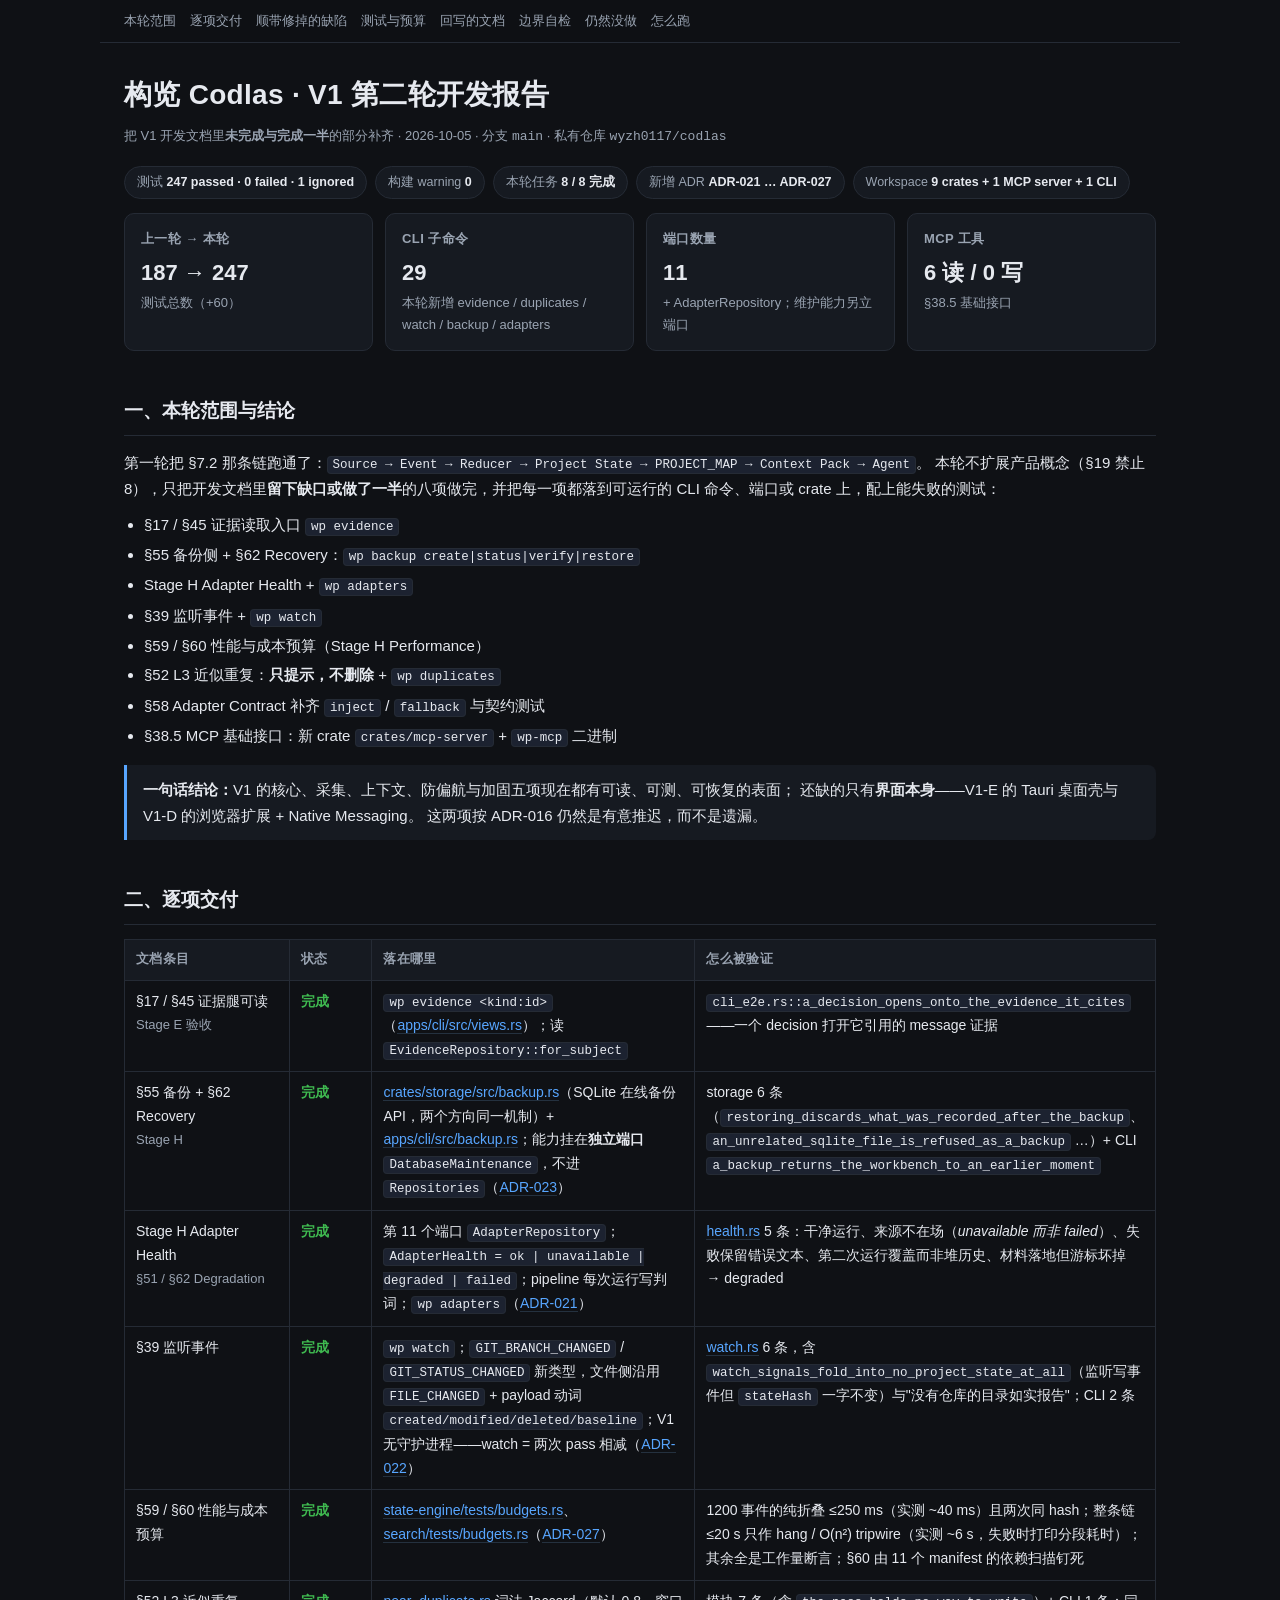
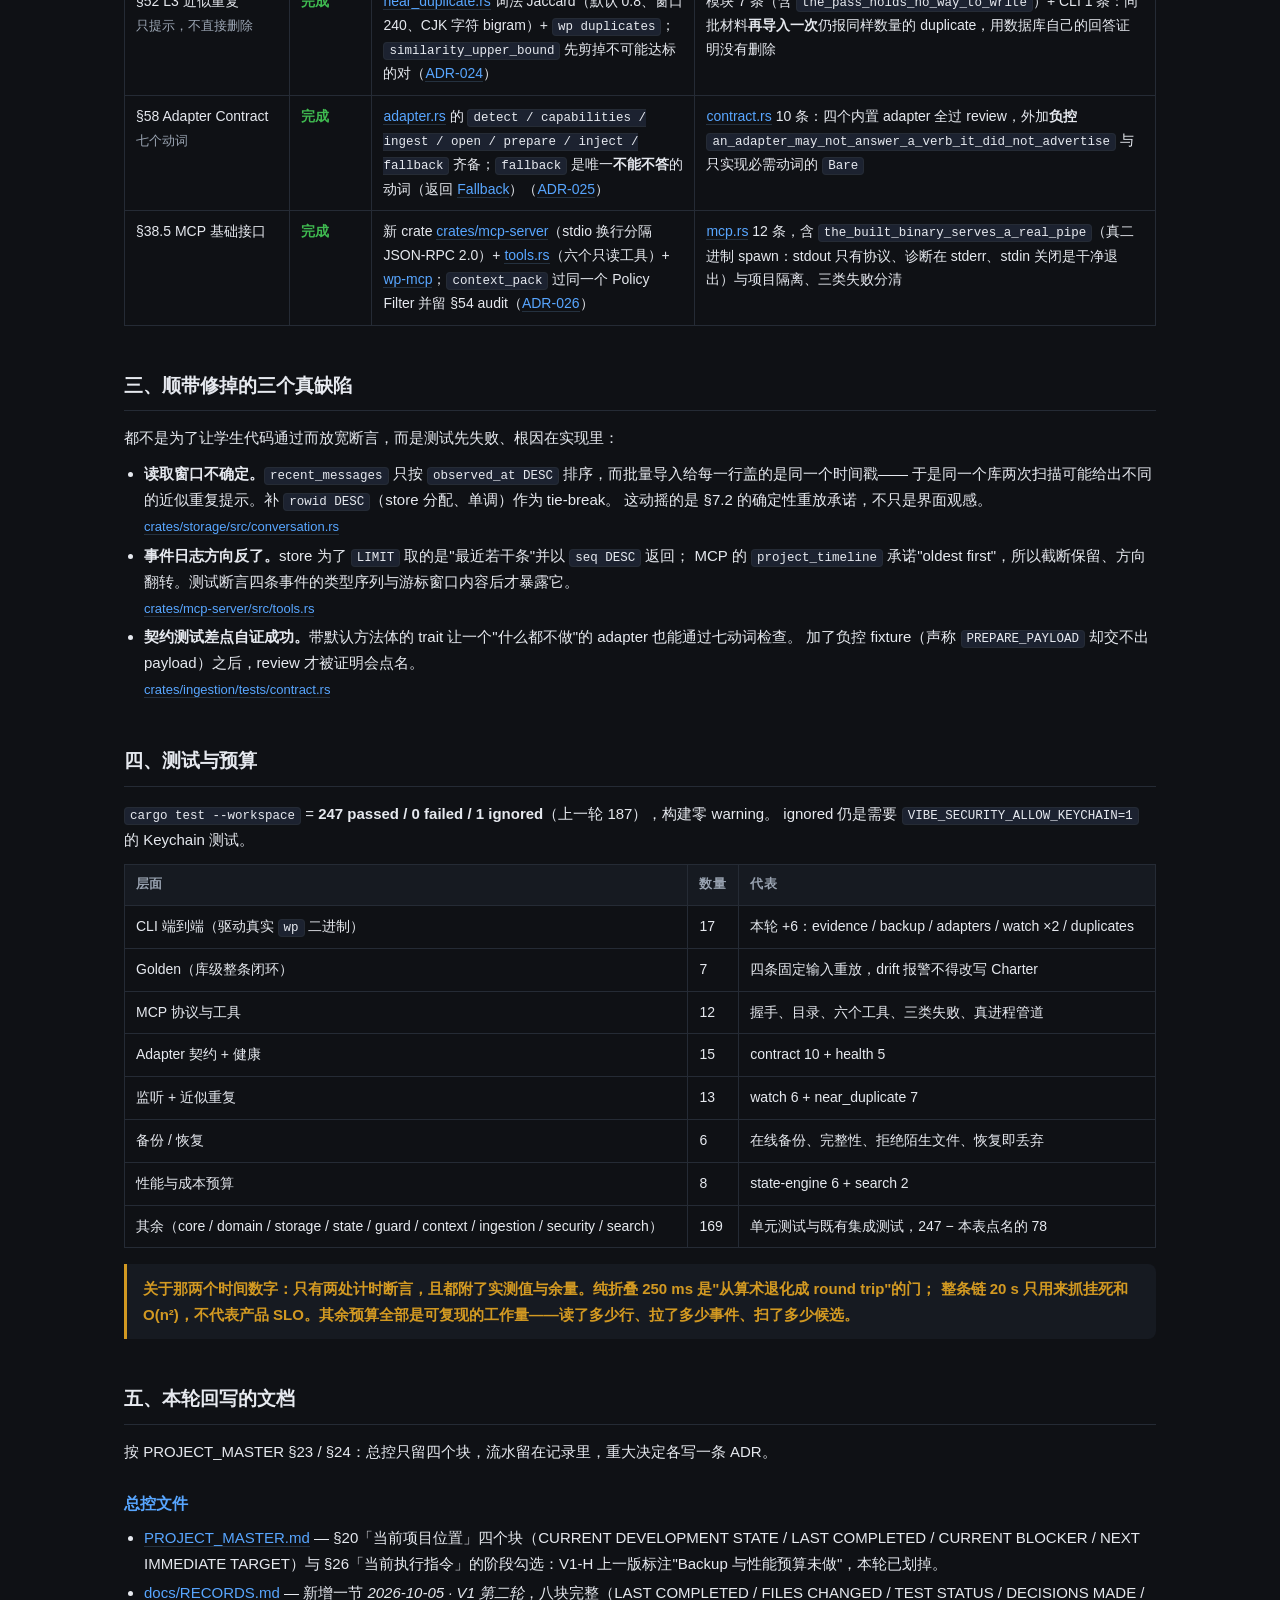
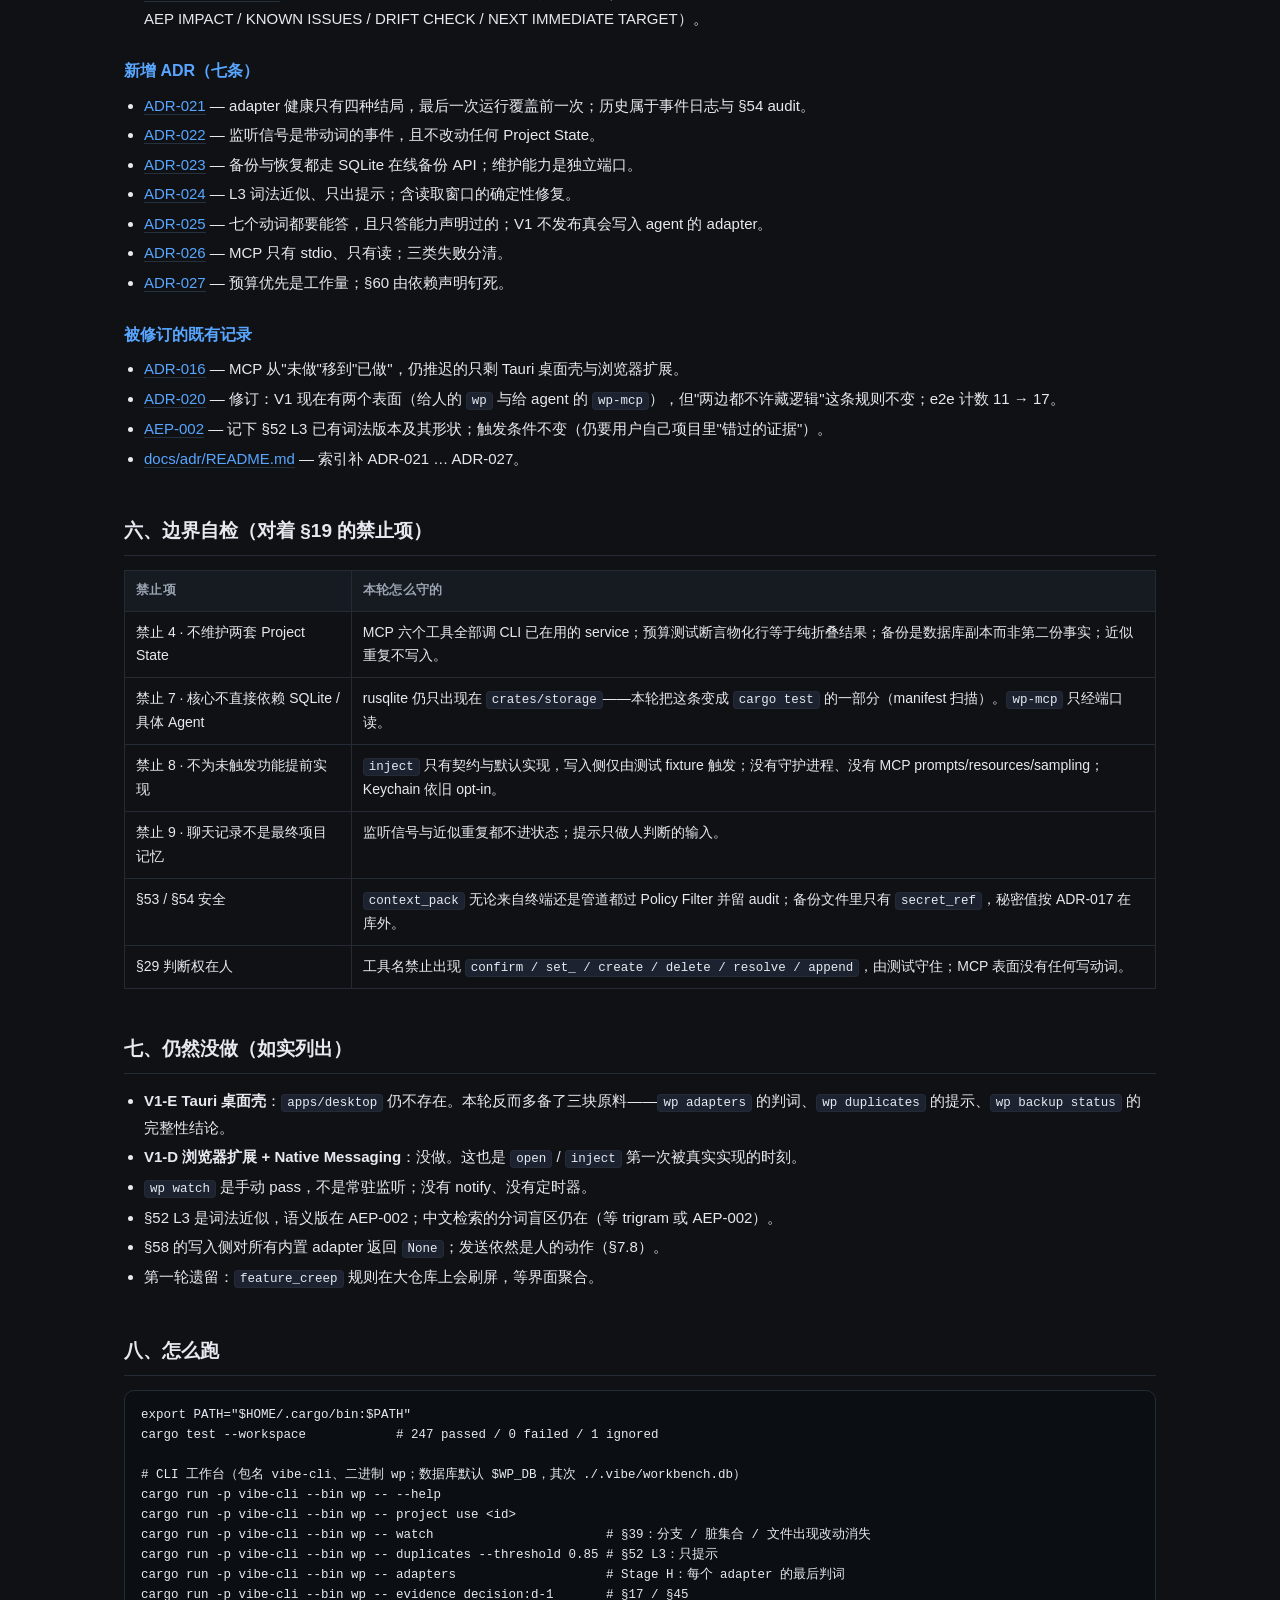
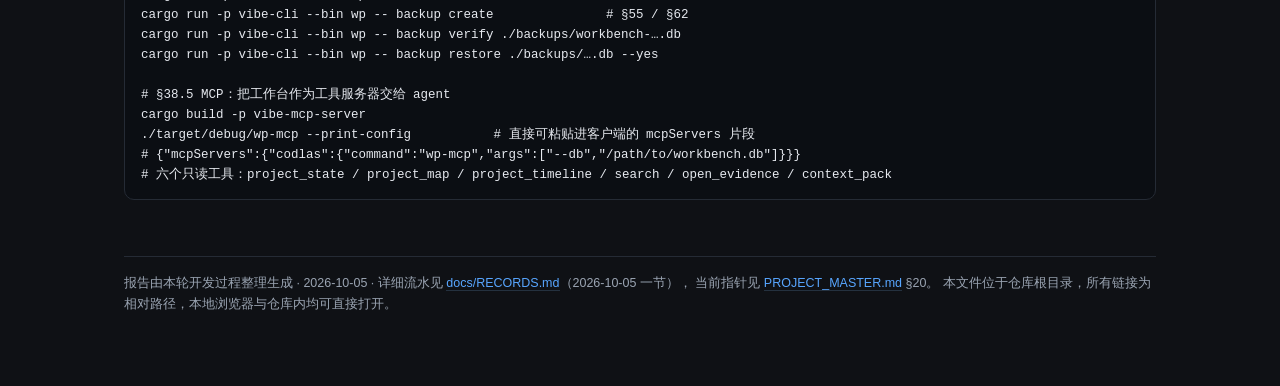
==== V1第二轮开发报告.html @ 54cdb5d5 "Finish the eight surfaces V1 round one left open, and give agents a door Round one proved the chain " ====
<!DOCTYPE html>
<html lang="zh-CN">
<head>
<meta charset="utf-8">
<meta name="viewport" content="width=device-width, initial-scale=1">
<title>构览 Codlas · V1 第二轮开发报告（2026-10-05）</title>
<style>
  :root{
    --bg:#0f1115; --panel:#161a21; --ink:#e6e9ef; --muted:#9aa4b2;
    --line:#252b35; --ok:#3fb950; --warn:#d29922; --no:#f85149; --accent:#58a6ff;
  }
  *{box-sizing:border-box}
  body{margin:0;background:var(--bg);color:var(--ink);
    font:15px/1.7 -apple-system,"PingFang SC","Hiragino Sans GB","Microsoft YaHei",Helvetica,Arial,sans-serif}
  main{max-width:1080px;margin:0 auto;padding:40px 24px 96px}
  h1{font-size:28px;margin:0 0 6px;letter-spacing:.3px}
  h2{font-size:19px;margin:44px 0 14px;padding-bottom:8px;border-bottom:1px solid var(--line)}
  h3{font-size:16px;margin:26px 0 8px;color:var(--accent)}
  p{margin:10px 0}
  .sub{color:var(--muted);font-size:13px}
  .badges{display:flex;flex-wrap:wrap;gap:8px;margin:18px 0 6px}
  .badge{background:var(--panel);border:1px solid var(--line);border-radius:999px;
    padding:5px 12px;font-size:12.5px;color:var(--muted)}
  .badge b{color:var(--ink);font-weight:600}
  .grid{display:grid;grid-template-columns:repeat(auto-fit,minmax(210px,1fr));gap:12px;margin:14px 0}
  .card{background:var(--panel);border:1px solid var(--line);border-radius:10px;padding:14px 16px}
  .card h4{margin:0 0 4px;font-size:13px;color:var(--muted);font-weight:600;letter-spacing:.4px}
  .card .v{font-size:22px;font-weight:650}
  table{width:100%;border-collapse:collapse;margin:12px 0;font-size:14px}
  th,td{border:1px solid var(--line);padding:9px 11px;text-align:left;vertical-align:top}
  th{background:var(--panel);color:var(--muted);font-weight:600;font-size:12.5px;letter-spacing:.3px}
  td code,li code,p code{background:#1c2230;border:1px solid var(--line);border-radius:4px;
    padding:1px 5px;font-size:12.5px;font-family:ui-monospace,SFMono-Regular,Menlo,monospace}
  .ok{color:var(--ok);font-weight:600}
  .warn{color:var(--warn);font-weight:600}
  .no{color:var(--no);font-weight:600}
  a{color:var(--accent);text-decoration:none;border-bottom:1px solid #24313f}
  a:hover{border-bottom-color:var(--accent)}
  ul{margin:8px 0 8px 20px;padding:0}
  li{margin:4px 0}
  pre{background:#0b0e13;border:1px solid var(--line);border-radius:10px;padding:14px 16px;
    overflow:auto;font-size:12.5px;line-height:1.6;font-family:ui-monospace,SFMono-Regular,Menlo,monospace}
  .callout{border-left:3px solid var(--accent);background:var(--panel);
    padding:12px 16px;border-radius:0 8px 8px 0;margin:16px 0}
  .callout.warn{border-left-color:var(--warn)}
  nav{position:sticky;top:0;background:rgba(15,17,21,.92);backdrop-filter:blur(6px);
    border-bottom:1px solid var(--line);padding:10px 0;margin:-40px -24px 28px;z-index:2}
  nav .in{max-width:1080px;margin:0 auto;padding:0 24px;display:flex;flex-wrap:wrap;gap:14px;font-size:13px}
  nav a{border:0;color:var(--muted)}
  nav a:hover{color:var(--accent)}
  footer{margin-top:56px;padding-top:16px;border-top:1px solid var(--line);color:var(--muted);font-size:12.5px}
</style>
</head>
<body>
<main>

<nav><div class="in">
  <a href="#scope">本轮范围</a>
  <a href="#items">逐项交付</a>
  <a href="#defects">顺带修掉的缺陷</a>
  <a href="#tests">测试与预算</a>
  <a href="#docs">回写的文档</a>
  <a href="#boundary">边界自检</a>
  <a href="#deferred">仍然没做</a>
  <a href="#run">怎么跑</a>
</div></nav>

<h1>构览 Codlas · V1 第二轮开发报告</h1>
<div class="sub">把 V1 开发文档里<strong>未完成与完成一半</strong>的部分补齐 · 2026-10-05 · 分支 <code>main</code> · 私有仓库 <code>wyzh0117/codlas</code></div>

<div class="badges">
  <span class="badge">测试 <b>247 passed · 0 failed · 1 ignored</b></span>
  <span class="badge">构建 warning <b>0</b></span>
  <span class="badge">本轮任务 <b>8 / 8 完成</b></span>
  <span class="badge">新增 ADR <b>ADR-021 … ADR-027</b></span>
  <span class="badge">Workspace <b>9 crates + 1 MCP server + 1 CLI</b></span>
</div>

<div class="grid">
  <div class="card"><h4>上一轮 → 本轮</h4><div class="v">187 → 247</div><div class="sub">测试总数（+60）</div></div>
  <div class="card"><h4>CLI 子命令</h4><div class="v">29</div><div class="sub">本轮新增 evidence / duplicates / watch / backup / adapters</div></div>
  <div class="card"><h4>端口数量</h4><div class="v">11</div><div class="sub">+ AdapterRepository；维护能力另立端口</div></div>
  <div class="card"><h4>MCP 工具</h4><div class="v">6 读 / 0 写</div><div class="sub">§38.5 基础接口</div></div>
</div>

<h2 id="scope">一、本轮范围与结论</h2>
<p>第一轮把 §7.2 那条链跑通了：<code>Source → Event → Reducer → Project State → PROJECT_MAP → Context Pack → Agent</code>。
本轮不扩展产品概念（§19 禁止 8），只把开发文档里<strong>留下缺口或做了一半</strong>的八项做完，并把每一项都落到可运行的
CLI 命令、端口或 crate 上，配上能失败的测试：</p>
<ul>
  <li>§17 / §45 证据读取入口 <code>wp evidence</code></li>
  <li>§55 备份侧 + §62 Recovery：<code>wp backup create|status|verify|restore</code></li>
  <li>Stage H Adapter Health + <code>wp adapters</code></li>
  <li>§39 监听事件 + <code>wp watch</code></li>
  <li>§59 / §60 性能与成本预算（Stage H Performance）</li>
  <li>§52 L3 近似重复：<strong>只提示，不删除</strong> + <code>wp duplicates</code></li>
  <li>§58 Adapter Contract 补齐 <code>inject</code> / <code>fallback</code> 与契约测试</li>
  <li>§38.5 MCP 基础接口：新 crate <code>crates/mcp-server</code> + <code>wp-mcp</code> 二进制</li>
</ul>
<div class="callout">
  <strong>一句话结论：</strong>V1 的核心、采集、上下文、防偏航与加固五项现在都有可读、可测、可恢复的表面；
  还缺的只有<strong>界面本身</strong>——V1-E 的 Tauri 桌面壳与 V1-D 的浏览器扩展 + Native Messaging。
  这两项按 ADR-016 仍然是有意推迟，而不是遗漏。
</div>

<h2 id="items">二、逐项交付</h2>
<table>
  <thead><tr><th style="width:16%">文档条目</th><th style="width:8%">状态</th><th>落在哪里</th><th style="width:30%">怎么被验证</th></tr></thead>
  <tbody>
  <tr>
    <td>§17 / §45 证据腿可读<br><span class="sub">Stage E 验收</span></td>
    <td class="ok">完成</td>
    <td><code>wp evidence &lt;kind:id&gt;</code>（<a href="apps/cli/src/views.rs">apps/cli/src/views.rs</a>）；读 <code>EvidenceRepository::for_subject</code></td>
    <td><code>cli_e2e.rs::a_decision_opens_onto_the_evidence_it_cites</code>——一个 decision 打开它引用的 message 证据</td>
  </tr>
  <tr>
    <td>§55 备份 + §62 Recovery<br><span class="sub">Stage H</span></td>
    <td class="ok">完成</td>
    <td><a href="crates/storage/src/backup.rs">crates/storage/src/backup.rs</a>（SQLite 在线备份 API，两个方向同一机制）+ <a href="apps/cli/src/backup.rs">apps/cli/src/backup.rs</a>；能力挂在<strong>独立端口</strong> <code>DatabaseMaintenance</code>，不进 <code>Repositories</code>（<a href="docs/adr/ADR-023-a-backup-is-an-online-copy-in-both-directions.md">ADR-023</a>）</td>
    <td>storage 6 条（<code>restoring_discards_what_was_recorded_after_the_backup</code>、<code>an_unrelated_sqlite_file_is_refused_as_a_backup</code> …）+ CLI <code>a_backup_returns_the_workbench_to_an_earlier_moment</code></td>
  </tr>
  <tr>
    <td>Stage H Adapter Health<br><span class="sub">§51 / §62 Degradation</span></td>
    <td class="ok">完成</td>
    <td>第 11 个端口 <code>AdapterRepository</code>；<code>AdapterHealth = ok | unavailable | degraded | failed</code>；pipeline 每次运行写判词；<code>wp adapters</code>（<a href="docs/adr/ADR-021-adapter-health-has-four-outcomes.md">ADR-021</a>）</td>
    <td><a href="crates/ingestion/tests/health.rs">health.rs</a> 5 条：干净运行、来源不在场（<em>unavailable 而非 failed</em>）、失败保留错误文本、第二次运行覆盖而非堆历史、材料落地但游标坏掉 → degraded</td>
  </tr>
  <tr>
    <td>§39 监听事件</td>
    <td class="ok">完成</td>
    <td><code>wp watch</code>；<code>GIT_BRANCH_CHANGED</code> / <code>GIT_STATUS_CHANGED</code> 新类型，文件侧沿用 <code>FILE_CHANGED</code> + payload 动词 <code>created/modified/deleted/baseline</code>；V1 无守护进程——watch = 两次 pass 相减（<a href="docs/adr/ADR-022-watch-signals-are-events-that-move-no-state.md">ADR-022</a>）</td>
    <td><a href="crates/ingestion/tests/watch.rs">watch.rs</a> 6 条，含 <code>watch_signals_fold_into_no_project_state_at_all</code>（监听写事件但 <code>stateHash</code> 一字不变）与"没有仓库的目录如实报告"；CLI 2 条</td>
  </tr>
  <tr>
    <td>§59 / §60 性能与成本预算</td>
    <td class="ok">完成</td>
    <td><a href="crates/state-engine/tests/budgets.rs">state-engine/tests/budgets.rs</a>、<a href="crates/search/tests/budgets.rs">search/tests/budgets.rs</a>（<a href="docs/adr/ADR-027-performance-budgets-are-work-counts.md">ADR-027</a>）</td>
    <td>1200 事件的纯折叠 ≤250 ms（实测 ~40 ms）且两次同 hash；整条链 ≤20 s 只作 hang / O(n²) tripwire（实测 ~6 s，失败时打印分段耗时）；其余全是工作量断言；§60 由 11 个 manifest 的依赖扫描钉死</td>
  </tr>
  <tr>
    <td>§52 L3 近似重复<br><span class="sub">只提示，不直接删除</span></td>
    <td class="ok">完成</td>
    <td><a href="crates/ingestion/src/near_duplicate.rs">near_duplicate.rs</a> 词法 Jaccard（默认 0.8、窗口 240、CJK 字符 bigram）+ <code>wp duplicates</code>；<code>similarity_upper_bound</code> 先剪掉不可能达标的对（<a href="docs/adr/ADR-024-near-duplicates-are-lexical-hints.md">ADR-024</a>）</td>
    <td>模块 7 条（含 <code>the_pass_holds_no_way_to_write</code>）+ CLI 1 条：同批材料<strong>再导入一次</strong>仍报同样数量的 duplicate，用数据库自己的回答证明没有删除</td>
  </tr>
  <tr>
    <td>§58 Adapter Contract<br><span class="sub">七个动词</span></td>
    <td class="ok">完成</td>
    <td><a href="crates/ingestion/src/adapter.rs">adapter.rs</a> 的 <code>detect / capabilities / ingest / open / prepare / inject / fallback</code> 齐备；<code>fallback</code> 是唯一<strong>不能不答</strong>的动词（返回 <a href="crates/domain/src/agent.rs">Fallback</a>）（<a href="docs/adr/ADR-025-adapter-contract-answers-seven-verbs.md">ADR-025</a>）</td>
    <td><a href="crates/ingestion/tests/contract.rs">contract.rs</a> 10 条：四个内置 adapter 全过 review，外加<strong>负控</strong> <code>an_adapter_may_not_answer_a_verb_it_did_not_advertise</code> 与只实现必需动词的 <code>Bare</code></td>
  </tr>
  <tr>
    <td>§38.5 MCP 基础接口</td>
    <td class="ok">完成</td>
    <td>新 crate <a href="crates/mcp-server/src/lib.rs">crates/mcp-server</a>（stdio 换行分隔 JSON-RPC 2.0）+ <a href="crates/mcp-server/src/tools.rs">tools.rs</a>（六个只读工具）+ <a href="crates/mcp-server/src/main.rs">wp-mcp</a>；<code>context_pack</code> 过同一个 Policy Filter 并留 §54 audit（<a href="docs/adr/ADR-026-mcp-is-a-second-door-not-a-second-implementation.md">ADR-026</a>）</td>
    <td><a href="crates/mcp-server/tests/mcp.rs">mcp.rs</a> 12 条，含 <code>the_built_binary_serves_a_real_pipe</code>（真二进制 spawn：stdout 只有协议、诊断在 stderr、stdin 关闭是干净退出）与项目隔离、三类失败分清</td>
  </tr>
  </tbody>
</table>

<h2 id="defects">三、顺带修掉的三个真缺陷</h2>
<p>都不是为了让学生代码通过而放宽断言，而是测试先失败、根因在实现里：</p>
<ul>
  <li><strong>读取窗口不确定。</strong><code>recent_messages</code> 只按 <code>observed_at DESC</code> 排序，而批量导入给每一行盖的是同一个时间戳——
    于是同一个库两次扫描可能给出不同的近似重复提示。补 <code>rowid DESC</code>（store 分配、单调）作为 tie-break。
    这动摇的是 §7.2 的确定性重放承诺，不只是界面观感。<br><span class="sub"><a href="crates/storage/src/conversation.rs">crates/storage/src/conversation.rs</a></span></li>
  <li><strong>事件日志方向反了。</strong>store 为了 <code>LIMIT</code> 取的是"最近若干条"并以 <code>seq DESC</code> 返回；
    MCP 的 <code>project_timeline</code> 承诺"oldest first"，所以截断保留、方向翻转。测试断言四条事件的类型序列与游标窗口内容后才暴露它。<br><span class="sub"><a href="crates/mcp-server/src/tools.rs">crates/mcp-server/src/tools.rs</a></span></li>
  <li><strong>契约测试差点自证成功。</strong>带默认方法体的 trait 让一个"什么都不做"的 adapter 也能通过七动词检查。
    加了负控 fixture（声称 <code>PREPARE_PAYLOAD</code> 却交不出 payload）之后，review 才被证明会点名。<br><span class="sub"><a href="crates/ingestion/tests/contract.rs">crates/ingestion/tests/contract.rs</a></span></li>
</ul>

<h2 id="tests">四、测试与预算</h2>
<p><code>cargo test --workspace</code> = <strong>247 passed / 0 failed / 1 ignored</strong>（上一轮 187），构建零 warning。
ignored 仍是需要 <code>VIBE_SECURITY_ALLOW_KEYCHAIN=1</code> 的 Keychain 测试。</p>
<table>
  <thead><tr><th>层面</th><th>数量</th><th>代表</th></tr></thead>
  <tbody>
    <tr><td>CLI 端到端（驱动真实 <code>wp</code> 二进制）</td><td>17</td><td>本轮 +6：evidence / backup / adapters / watch ×2 / duplicates</td></tr>
    <tr><td>Golden（库级整条闭环）</td><td>7</td><td>四条固定输入重放，drift 报警不得改写 Charter</td></tr>
    <tr><td>MCP 协议与工具</td><td>12</td><td>握手、目录、六个工具、三类失败、真进程管道</td></tr>
    <tr><td>Adapter 契约 + 健康</td><td>15</td><td>contract 10 + health 5</td></tr>
    <tr><td>监听 + 近似重复</td><td>13</td><td>watch 6 + near_duplicate 7</td></tr>
    <tr><td>备份 / 恢复</td><td>6</td><td>在线备份、完整性、拒绝陌生文件、恢复即丢弃</td></tr>
    <tr><td>性能与成本预算</td><td>8</td><td>state-engine 6 + search 2</td></tr>
    <tr><td>其余（core / domain / storage / state / guard / context / ingestion / security / search）</td><td>169</td><td>单元测试与既有集成测试，247 − 本表点名的 78</td></tr>
  </tbody>
</table>
<div class="callout warn">
  <strong>关于那两个时间数字：</strong>只有两处计时断言，且都附了实测值与余量。纯折叠 250 ms 是"从算术退化成 round trip"的门；
  整条链 20 s 只用来抓挂死和 O(n²)，不代表产品 SLO。其余预算全部是可复现的工作量——读了多少行、拉了多少事件、扫了多少候选。
</div>

<h2 id="docs">五、本轮回写的文档</h2>
<p>按 PROJECT_MASTER §23 / §24：总控只留四个块，流水留在记录里，重大决定各写一条 ADR。</p>
<h3>总控文件</h3>
<ul>
  <li><a href="PROJECT_MASTER.md">PROJECT_MASTER.md</a> — §20「当前项目位置」四个块（CURRENT DEVELOPMENT STATE / LAST COMPLETED / CURRENT BLOCKER / NEXT IMMEDIATE TARGET）与 §26「当前执行指令」的阶段勾选：V1-H 上一版标注"Backup 与性能预算未做"，本轮已划掉。</li>
  <li><a href="docs/RECORDS.md">docs/RECORDS.md</a> — 新增一节 <em>2026-10-05 · V1 第二轮</em>，八块完整（LAST COMPLETED / FILES CHANGED / TEST STATUS / DECISIONS MADE / AEP IMPACT / KNOWN ISSUES / DRIFT CHECK / NEXT IMMEDIATE TARGET）。</li>
</ul>
<h3>新增 ADR（七条）</h3>
<ul>
  <li><a href="docs/adr/ADR-021-adapter-health-has-four-outcomes.md">ADR-021</a> — adapter 健康只有四种结局，最后一次运行覆盖前一次；历史属于事件日志与 §54 audit。</li>
  <li><a href="docs/adr/ADR-022-watch-signals-are-events-that-move-no-state.md">ADR-022</a> — 监听信号是带动词的事件，且不改动任何 Project State。</li>
  <li><a href="docs/adr/ADR-023-a-backup-is-an-online-copy-in-both-directions.md">ADR-023</a> — 备份与恢复都走 SQLite 在线备份 API；维护能力是独立端口。</li>
  <li><a href="docs/adr/ADR-024-near-duplicates-are-lexical-hints.md">ADR-024</a> — L3 词法近似、只出提示；含读取窗口的确定性修复。</li>
  <li><a href="docs/adr/ADR-025-adapter-contract-answers-seven-verbs.md">ADR-025</a> — 七个动词都要能答，且只答能力声明过的；V1 不发布真会写入 agent 的 adapter。</li>
  <li><a href="docs/adr/ADR-026-mcp-is-a-second-door-not-a-second-implementation.md">ADR-026</a> — MCP 只有 stdio、只有读；三类失败分清。</li>
  <li><a href="docs/adr/ADR-027-performance-budgets-are-work-counts.md">ADR-027</a> — 预算优先是工作量；§60 由依赖声明钉死。</li>
</ul>
<h3>被修订的既有记录</h3>
<ul>
  <li><a href="docs/adr/ADR-016-deferred-surfaces.md">ADR-016</a> — MCP 从"未做"移到"已做"，仍推迟的只剩 Tauri 桌面壳与浏览器扩展。</li>
  <li><a href="docs/adr/ADR-020-cli-is-v1s-surface.md">ADR-020</a> — 修订：V1 现在有两个表面（给人的 <code>wp</code> 与给 agent 的 <code>wp-mcp</code>），但"两边都不许藏逻辑"这条规则不变；e2e 计数 11 → 17。</li>
  <li><a href="docs/evolution/AEP-002-fts-to-hybrid-retrieval.md">AEP-002</a> — 记下 §52 L3 已有词法版本及其形状；触发条件不变（仍要用户自己项目里"错过的证据"）。</li>
  <li><a href="docs/adr/README.md">docs/adr/README.md</a> — 索引补 ADR-021 … ADR-027。</li>
</ul>

<h2 id="boundary">六、边界自检（对着 §19 的禁止项）</h2>
<table>
  <thead><tr><th style="width:22%">禁止项</th><th>本轮怎么守的</th></tr></thead>
  <tbody>
    <tr><td>禁止 4 · 不维护两套 Project State</td><td>MCP 六个工具全部调 CLI 已在用的 service；预算测试断言物化行等于纯折叠结果；备份是数据库副本而非第二份事实；近似重复不写入。</td></tr>
    <tr><td>禁止 7 · 核心不直接依赖 SQLite / 具体 Agent</td><td>rusqlite 仍只出现在 <code>crates/storage</code>——本轮把这条变成 <code>cargo test</code> 的一部分（manifest 扫描）。<code>wp-mcp</code> 只经端口读。</td></tr>
    <tr><td>禁止 8 · 不为未触发功能提前实现</td><td><code>inject</code> 只有契约与默认实现，写入侧仅由测试 fixture 触发；没有守护进程、没有 MCP prompts/resources/sampling；Keychain 依旧 opt-in。</td></tr>
    <tr><td>禁止 9 · 聊天记录不是最终项目记忆</td><td>监听信号与近似重复都不进状态；提示只做人判断的输入。</td></tr>
    <tr><td>§53 / §54 安全</td><td><code>context_pack</code> 无论来自终端还是管道都过 Policy Filter 并留 audit；备份文件里只有 <code>secret_ref</code>，秘密值按 ADR-017 在库外。</td></tr>
    <tr><td>§29 判断权在人</td><td>工具名禁止出现 <code>confirm / set_ / create / delete / resolve / append</code>，由测试守住；MCP 表面没有任何写动词。</td></tr>
  </tbody>
</table>

<h2 id="deferred">七、仍然没做（如实列出）</h2>
<ul>
  <li><strong>V1-E Tauri 桌面壳</strong>：<code>apps/desktop</code> 仍不存在。本轮反而多备了三块原料——<code>wp adapters</code> 的判词、<code>wp duplicates</code> 的提示、<code>wp backup status</code> 的完整性结论。</li>
  <li><strong>V1-D 浏览器扩展 + Native Messaging</strong>：没做。这也是 <code>open</code> / <code>inject</code> 第一次被真实实现的时刻。</li>
  <li><code>wp watch</code> 是手动 pass，不是常驻监听；没有 notify、没有定时器。</li>
  <li>§52 L3 是词法近似，语义版在 AEP-002；中文检索的分词盲区仍在（等 trigram 或 AEP-002）。</li>
  <li>§58 的写入侧对所有内置 adapter 返回 <code>None</code>；发送依然是人的动作（§7.8）。</li>
  <li>第一轮遗留：<code>feature_creep</code> 规则在大仓库上会刷屏，等界面聚合。</li>
</ul>

<h2 id="run">八、怎么跑</h2>
<pre>export PATH="$HOME/.cargo/bin:$PATH"
cargo test --workspace            # 247 passed / 0 failed / 1 ignored

# CLI 工作台（包名 vibe-cli、二进制 wp；数据库默认 $WP_DB，其次 ./.vibe/workbench.db）
cargo run -p vibe-cli --bin wp -- --help
cargo run -p vibe-cli --bin wp -- project use &lt;id&gt;
cargo run -p vibe-cli --bin wp -- watch                       # §39：分支 / 脏集合 / 文件出现改动消失
cargo run -p vibe-cli --bin wp -- duplicates --threshold 0.85 # §52 L3：只提示
cargo run -p vibe-cli --bin wp -- adapters                    # Stage H：每个 adapter 的最后判词
cargo run -p vibe-cli --bin wp -- evidence decision:d-1       # §17 / §45
cargo run -p vibe-cli --bin wp -- backup create               # §55 / §62
cargo run -p vibe-cli --bin wp -- backup verify ./backups/workbench-….db
cargo run -p vibe-cli --bin wp -- backup restore ./backups/….db --yes

# §38.5 MCP：把工作台作为工具服务器交给 agent
cargo build -p vibe-mcp-server
./target/debug/wp-mcp --print-config           # 直接可粘贴进客户端的 mcpServers 片段
# {"mcpServers":{"codlas":{"command":"wp-mcp","args":["--db","/path/to/workbench.db"]}}}
# 六个只读工具：project_state / project_map / project_timeline / search / open_evidence / context_pack</pre>

<footer>
  报告由本轮开发过程整理生成 · 2026-10-05 ·
  详细流水见 <a href="docs/RECORDS.md">docs/RECORDS.md</a>（2026-10-05 一节），
  当前指针见 <a href="PROJECT_MASTER.md">PROJECT_MASTER.md</a> §20。
  本文件位于仓库根目录，所有链接为相对路径，本地浏览器与仓库内均可直接打开。
</footer>

</main>
</body>
</html>
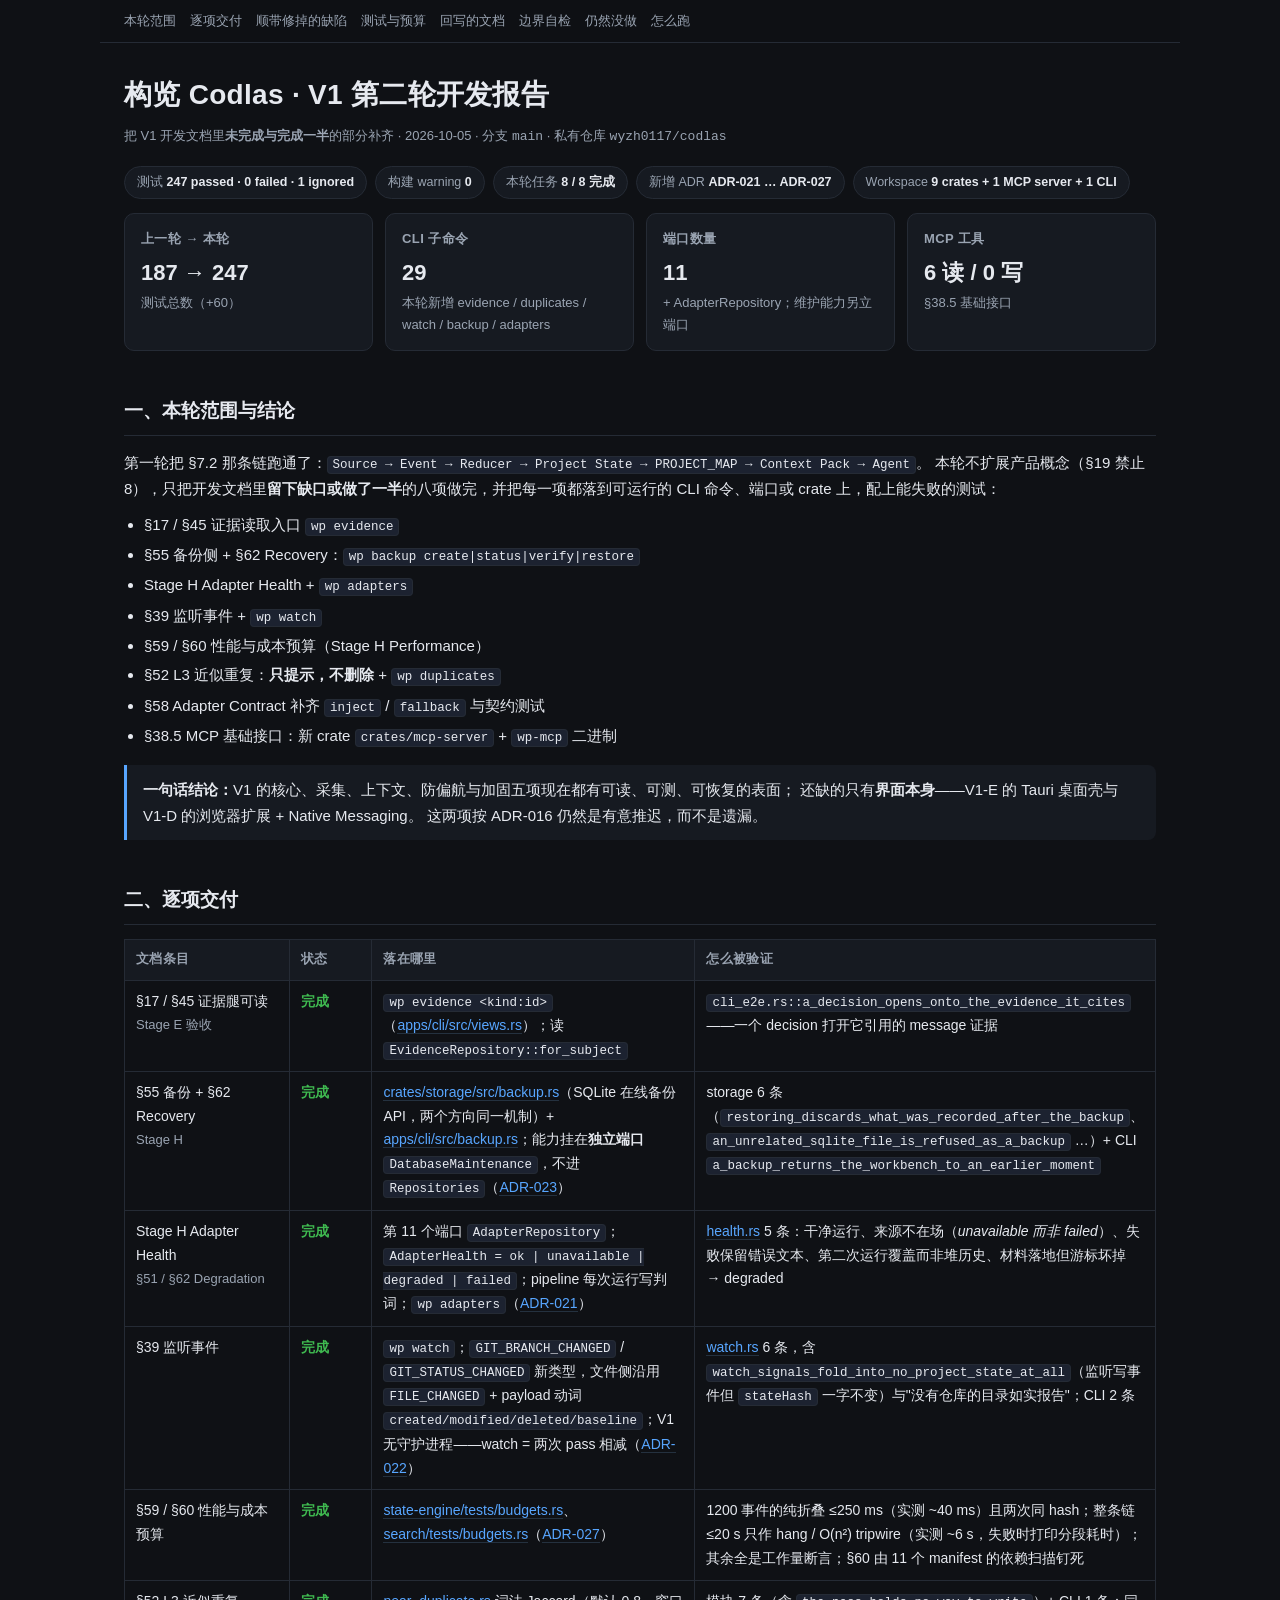
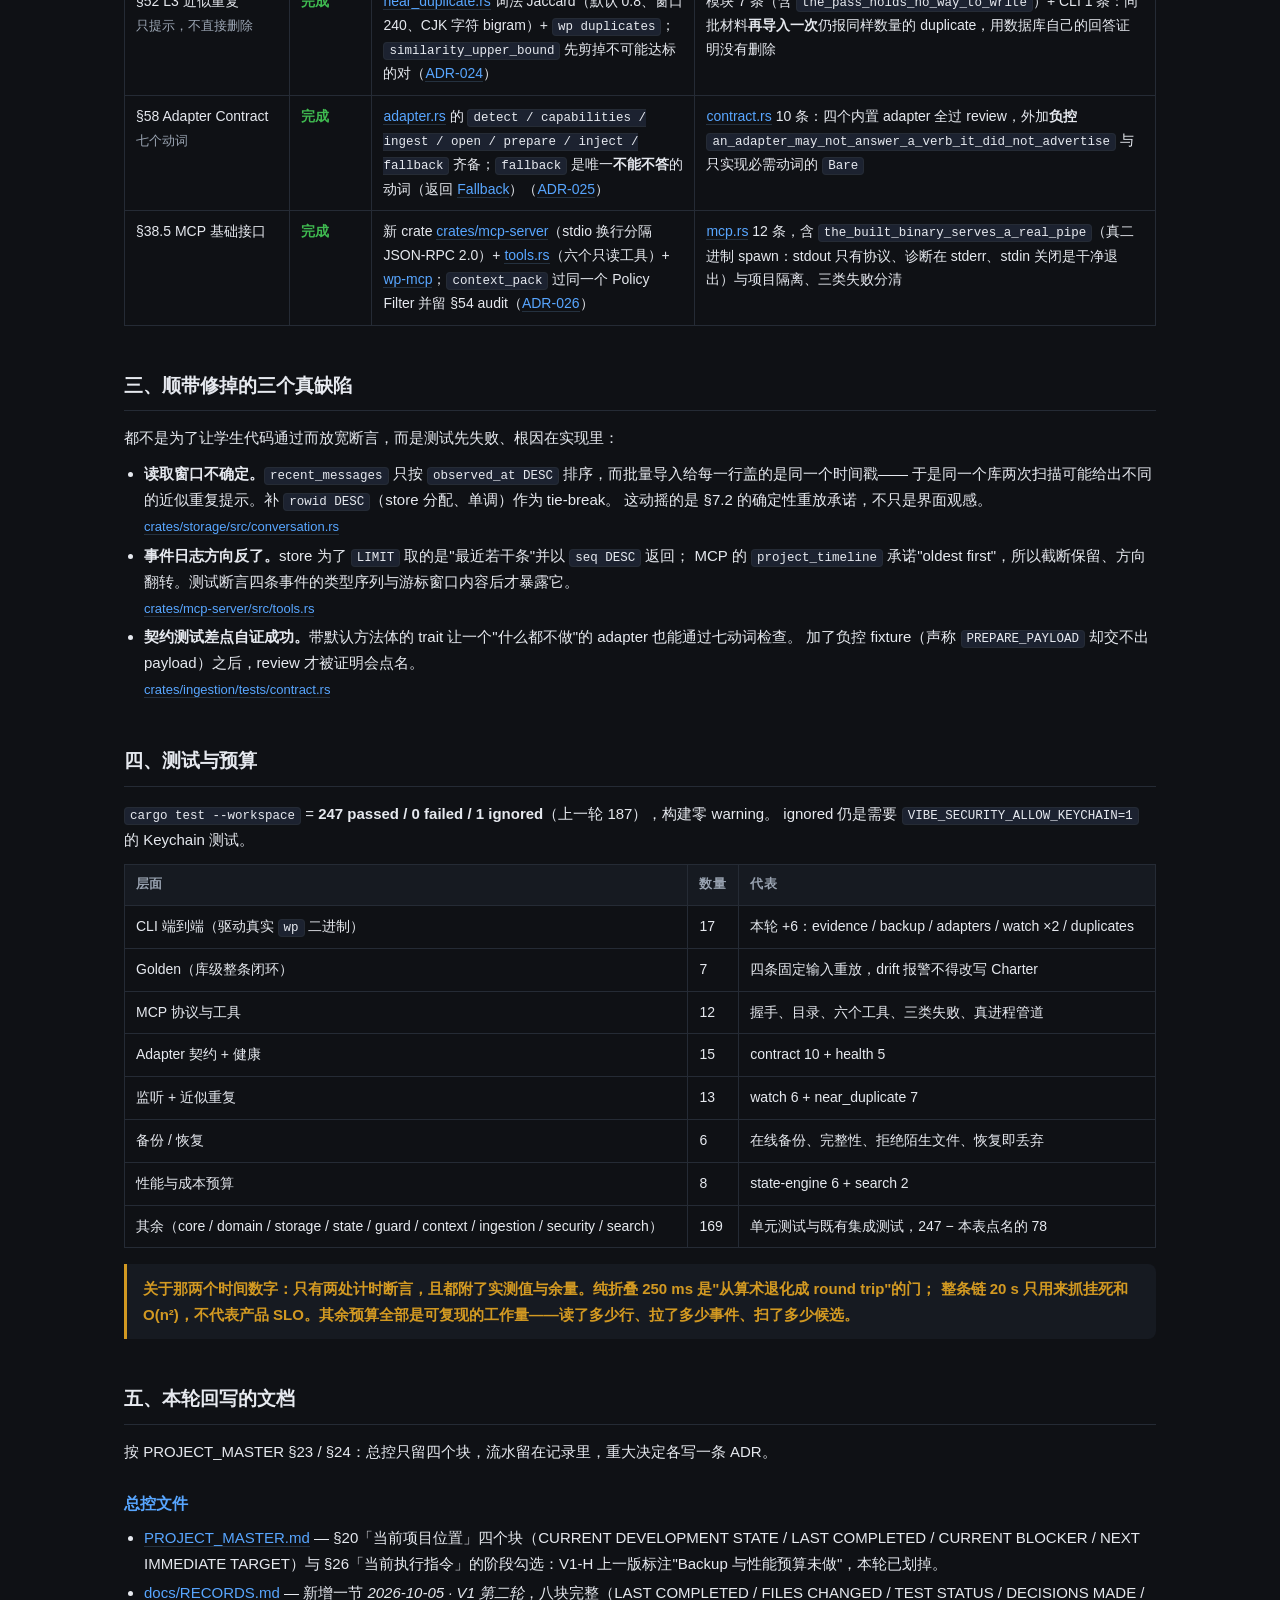
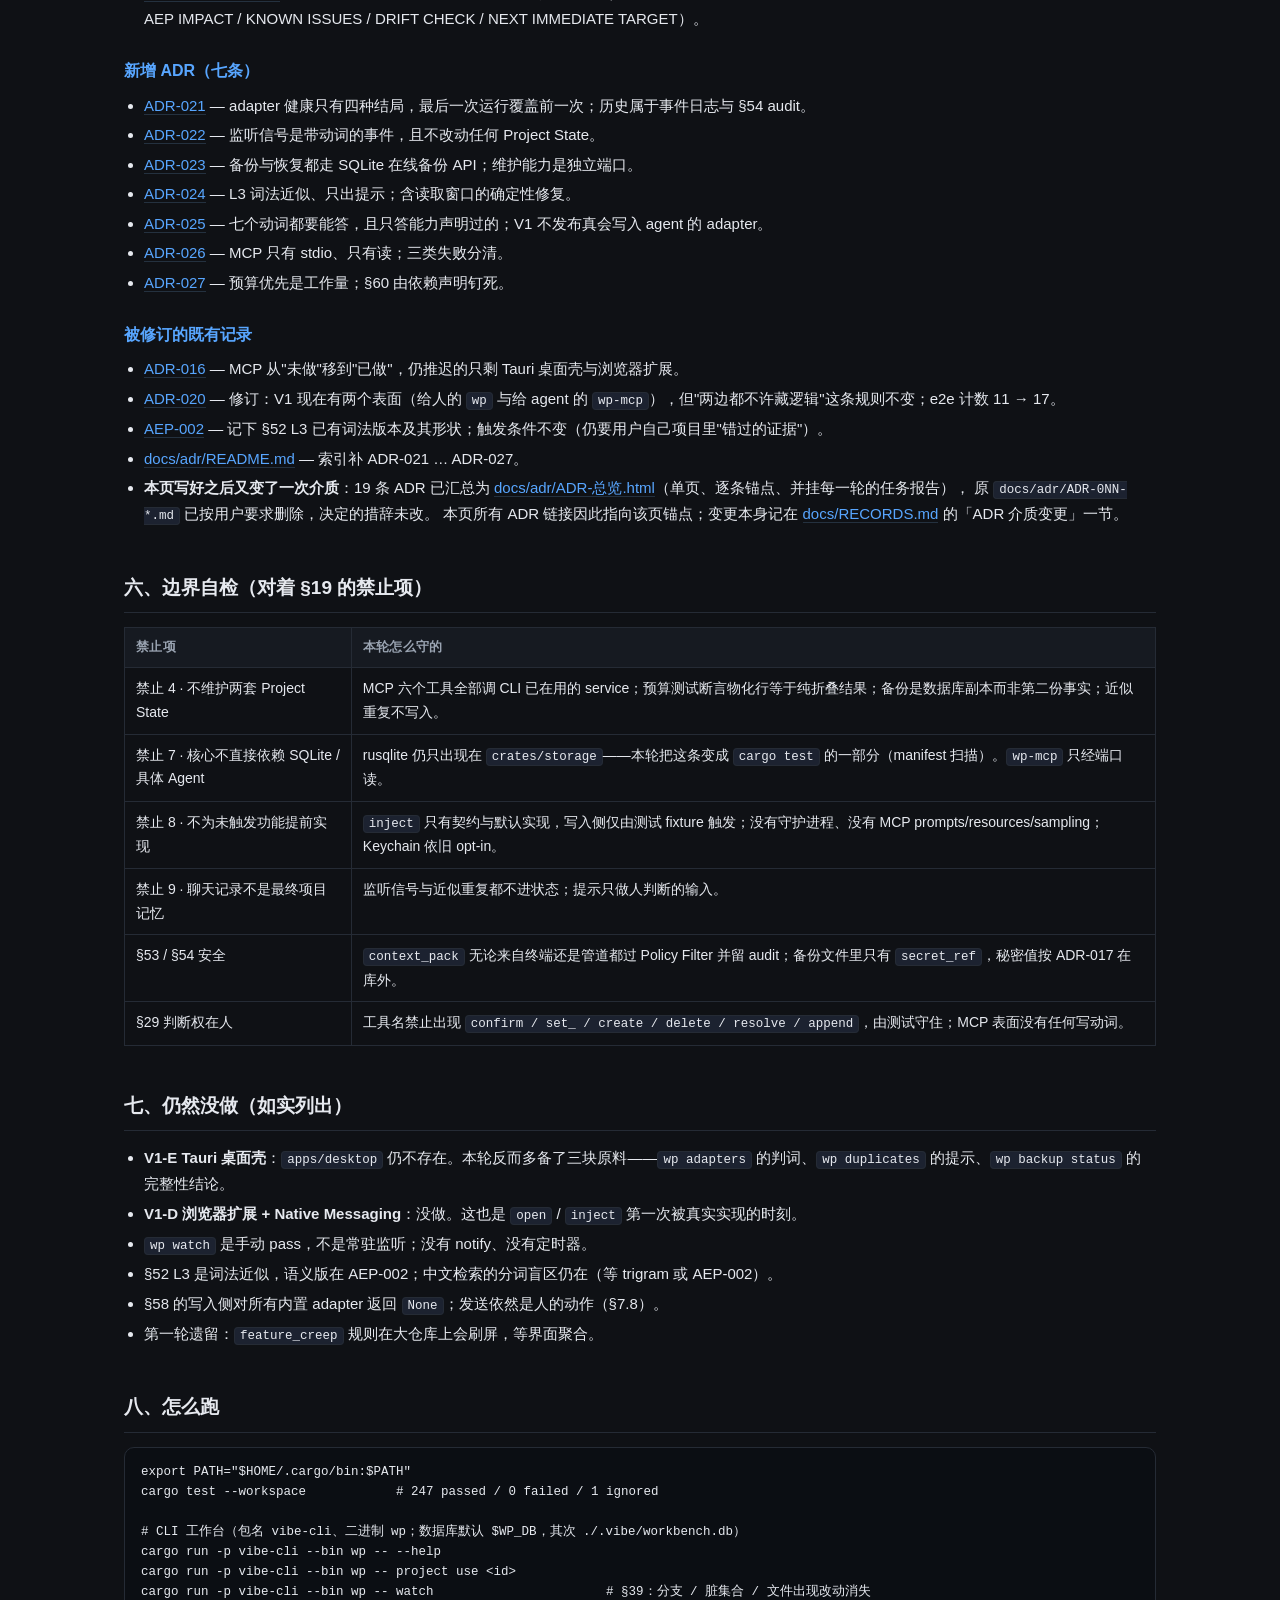
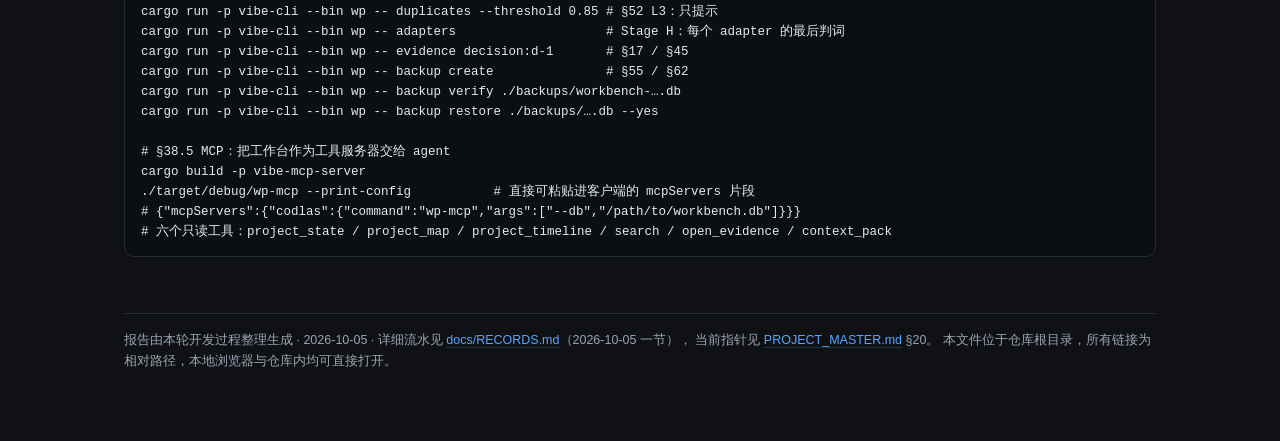
==== commit 61fc0075: "Put every architecture decision on one page, and give §38.5 its second door Nineteen ADR markdown fi" ====
--- a/V1第二轮开发报告.html
+++ b/V1第二轮开发报告.html
@@ -116,43 +116,43 @@
   <tr>
     <td>§55 备份 + §62 Recovery<br><span class="sub">Stage H</span></td>
     <td class="ok">完成</td>
-    <td><a href="crates/storage/src/backup.rs">crates/storage/src/backup.rs</a>（SQLite 在线备份 API，两个方向同一机制）+ <a href="apps/cli/src/backup.rs">apps/cli/src/backup.rs</a>；能力挂在<strong>独立端口</strong> <code>DatabaseMaintenance</code>，不进 <code>Repositories</code>（<a href="docs/adr/ADR-023-a-backup-is-an-online-copy-in-both-directions.md">ADR-023</a>）</td>
+    <td><a href="crates/storage/src/backup.rs">crates/storage/src/backup.rs</a>（SQLite 在线备份 API，两个方向同一机制）+ <a href="apps/cli/src/backup.rs">apps/cli/src/backup.rs</a>；能力挂在<strong>独立端口</strong> <code>DatabaseMaintenance</code>，不进 <code>Repositories</code>（<a href="docs/adr/ADR-总览.html#adr-023">ADR-023</a>）</td>
     <td>storage 6 条（<code>restoring_discards_what_was_recorded_after_the_backup</code>、<code>an_unrelated_sqlite_file_is_refused_as_a_backup</code> …）+ CLI <code>a_backup_returns_the_workbench_to_an_earlier_moment</code></td>
   </tr>
   <tr>
     <td>Stage H Adapter Health<br><span class="sub">§51 / §62 Degradation</span></td>
     <td class="ok">完成</td>
-    <td>第 11 个端口 <code>AdapterRepository</code>；<code>AdapterHealth = ok | unavailable | degraded | failed</code>；pipeline 每次运行写判词；<code>wp adapters</code>（<a href="docs/adr/ADR-021-adapter-health-has-four-outcomes.md">ADR-021</a>）</td>
+    <td>第 11 个端口 <code>AdapterRepository</code>；<code>AdapterHealth = ok | unavailable | degraded | failed</code>；pipeline 每次运行写判词；<code>wp adapters</code>（<a href="docs/adr/ADR-总览.html#adr-021">ADR-021</a>）</td>
     <td><a href="crates/ingestion/tests/health.rs">health.rs</a> 5 条：干净运行、来源不在场（<em>unavailable 而非 failed</em>）、失败保留错误文本、第二次运行覆盖而非堆历史、材料落地但游标坏掉 → degraded</td>
   </tr>
   <tr>
     <td>§39 监听事件</td>
     <td class="ok">完成</td>
-    <td><code>wp watch</code>；<code>GIT_BRANCH_CHANGED</code> / <code>GIT_STATUS_CHANGED</code> 新类型，文件侧沿用 <code>FILE_CHANGED</code> + payload 动词 <code>created/modified/deleted/baseline</code>；V1 无守护进程——watch = 两次 pass 相减（<a href="docs/adr/ADR-022-watch-signals-are-events-that-move-no-state.md">ADR-022</a>）</td>
+    <td><code>wp watch</code>；<code>GIT_BRANCH_CHANGED</code> / <code>GIT_STATUS_CHANGED</code> 新类型，文件侧沿用 <code>FILE_CHANGED</code> + payload 动词 <code>created/modified/deleted/baseline</code>；V1 无守护进程——watch = 两次 pass 相减（<a href="docs/adr/ADR-总览.html#adr-022">ADR-022</a>）</td>
     <td><a href="crates/ingestion/tests/watch.rs">watch.rs</a> 6 条，含 <code>watch_signals_fold_into_no_project_state_at_all</code>（监听写事件但 <code>stateHash</code> 一字不变）与"没有仓库的目录如实报告"；CLI 2 条</td>
   </tr>
   <tr>
     <td>§59 / §60 性能与成本预算</td>
     <td class="ok">完成</td>
-    <td><a href="crates/state-engine/tests/budgets.rs">state-engine/tests/budgets.rs</a>、<a href="crates/search/tests/budgets.rs">search/tests/budgets.rs</a>（<a href="docs/adr/ADR-027-performance-budgets-are-work-counts.md">ADR-027</a>）</td>
+    <td><a href="crates/state-engine/tests/budgets.rs">state-engine/tests/budgets.rs</a>、<a href="crates/search/tests/budgets.rs">search/tests/budgets.rs</a>（<a href="docs/adr/ADR-总览.html#adr-027">ADR-027</a>）</td>
     <td>1200 事件的纯折叠 ≤250 ms（实测 ~40 ms）且两次同 hash；整条链 ≤20 s 只作 hang / O(n²) tripwire（实测 ~6 s，失败时打印分段耗时）；其余全是工作量断言；§60 由 11 个 manifest 的依赖扫描钉死</td>
   </tr>
   <tr>
     <td>§52 L3 近似重复<br><span class="sub">只提示，不直接删除</span></td>
     <td class="ok">完成</td>
-    <td><a href="crates/ingestion/src/near_duplicate.rs">near_duplicate.rs</a> 词法 Jaccard（默认 0.8、窗口 240、CJK 字符 bigram）+ <code>wp duplicates</code>；<code>similarity_upper_bound</code> 先剪掉不可能达标的对（<a href="docs/adr/ADR-024-near-duplicates-are-lexical-hints.md">ADR-024</a>）</td>
+    <td><a href="crates/ingestion/src/near_duplicate.rs">near_duplicate.rs</a> 词法 Jaccard（默认 0.8、窗口 240、CJK 字符 bigram）+ <code>wp duplicates</code>；<code>similarity_upper_bound</code> 先剪掉不可能达标的对（<a href="docs/adr/ADR-总览.html#adr-024">ADR-024</a>）</td>
     <td>模块 7 条（含 <code>the_pass_holds_no_way_to_write</code>）+ CLI 1 条：同批材料<strong>再导入一次</strong>仍报同样数量的 duplicate，用数据库自己的回答证明没有删除</td>
   </tr>
   <tr>
     <td>§58 Adapter Contract<br><span class="sub">七个动词</span></td>
     <td class="ok">完成</td>
-    <td><a href="crates/ingestion/src/adapter.rs">adapter.rs</a> 的 <code>detect / capabilities / ingest / open / prepare / inject / fallback</code> 齐备；<code>fallback</code> 是唯一<strong>不能不答</strong>的动词（返回 <a href="crates/domain/src/agent.rs">Fallback</a>）（<a href="docs/adr/ADR-025-adapter-contract-answers-seven-verbs.md">ADR-025</a>）</td>
+    <td><a href="crates/ingestion/src/adapter.rs">adapter.rs</a> 的 <code>detect / capabilities / ingest / open / prepare / inject / fallback</code> 齐备；<code>fallback</code> 是唯一<strong>不能不答</strong>的动词（返回 <a href="crates/domain/src/agent.rs">Fallback</a>）（<a href="docs/adr/ADR-总览.html#adr-025">ADR-025</a>）</td>
     <td><a href="crates/ingestion/tests/contract.rs">contract.rs</a> 10 条：四个内置 adapter 全过 review，外加<strong>负控</strong> <code>an_adapter_may_not_answer_a_verb_it_did_not_advertise</code> 与只实现必需动词的 <code>Bare</code></td>
   </tr>
   <tr>
     <td>§38.5 MCP 基础接口</td>
     <td class="ok">完成</td>
-    <td>新 crate <a href="crates/mcp-server/src/lib.rs">crates/mcp-server</a>（stdio 换行分隔 JSON-RPC 2.0）+ <a href="crates/mcp-server/src/tools.rs">tools.rs</a>（六个只读工具）+ <a href="crates/mcp-server/src/main.rs">wp-mcp</a>；<code>context_pack</code> 过同一个 Policy Filter 并留 §54 audit（<a href="docs/adr/ADR-026-mcp-is-a-second-door-not-a-second-implementation.md">ADR-026</a>）</td>
+    <td>新 crate <a href="crates/mcp-server/src/lib.rs">crates/mcp-server</a>（stdio 换行分隔 JSON-RPC 2.0）+ <a href="crates/mcp-server/src/tools.rs">tools.rs</a>（六个只读工具）+ <a href="crates/mcp-server/src/main.rs">wp-mcp</a>；<code>context_pack</code> 过同一个 Policy Filter 并留 §54 audit（<a href="docs/adr/ADR-总览.html#adr-026">ADR-026</a>）</td>
     <td><a href="crates/mcp-server/tests/mcp.rs">mcp.rs</a> 12 条，含 <code>the_built_binary_serves_a_real_pipe</code>（真二进制 spawn：stdout 只有协议、诊断在 stderr、stdin 关闭是干净退出）与项目隔离、三类失败分清</td>
   </tr>
   </tbody>
@@ -200,20 +200,25 @@
 </ul>
 <h3>新增 ADR（七条）</h3>
 <ul>
-  <li><a href="docs/adr/ADR-021-adapter-health-has-four-outcomes.md">ADR-021</a> — adapter 健康只有四种结局，最后一次运行覆盖前一次；历史属于事件日志与 §54 audit。</li>
-  <li><a href="docs/adr/ADR-022-watch-signals-are-events-that-move-no-state.md">ADR-022</a> — 监听信号是带动词的事件，且不改动任何 Project State。</li>
-  <li><a href="docs/adr/ADR-023-a-backup-is-an-online-copy-in-both-directions.md">ADR-023</a> — 备份与恢复都走 SQLite 在线备份 API；维护能力是独立端口。</li>
-  <li><a href="docs/adr/ADR-024-near-duplicates-are-lexical-hints.md">ADR-024</a> — L3 词法近似、只出提示；含读取窗口的确定性修复。</li>
-  <li><a href="docs/adr/ADR-025-adapter-contract-answers-seven-verbs.md">ADR-025</a> — 七个动词都要能答，且只答能力声明过的；V1 不发布真会写入 agent 的 adapter。</li>
-  <li><a href="docs/adr/ADR-026-mcp-is-a-second-door-not-a-second-implementation.md">ADR-026</a> — MCP 只有 stdio、只有读；三类失败分清。</li>
-  <li><a href="docs/adr/ADR-027-performance-budgets-are-work-counts.md">ADR-027</a> — 预算优先是工作量；§60 由依赖声明钉死。</li>
+  <li><a href="docs/adr/ADR-总览.html#adr-021">ADR-021</a> — adapter 健康只有四种结局，最后一次运行覆盖前一次；历史属于事件日志与 §54 audit。</li>
+  <li><a href="docs/adr/ADR-总览.html#adr-022">ADR-022</a> — 监听信号是带动词的事件，且不改动任何 Project State。</li>
+  <li><a href="docs/adr/ADR-总览.html#adr-023">ADR-023</a> — 备份与恢复都走 SQLite 在线备份 API；维护能力是独立端口。</li>
+  <li><a href="docs/adr/ADR-总览.html#adr-024">ADR-024</a> — L3 词法近似、只出提示；含读取窗口的确定性修复。</li>
+  <li><a href="docs/adr/ADR-总览.html#adr-025">ADR-025</a> — 七个动词都要能答，且只答能力声明过的；V1 不发布真会写入 agent 的 adapter。</li>
+  <li><a href="docs/adr/ADR-总览.html#adr-026">ADR-026</a> — MCP 只有 stdio、只有读；三类失败分清。</li>
+  <li><a href="docs/adr/ADR-总览.html#adr-027">ADR-027</a> — 预算优先是工作量；§60 由依赖声明钉死。</li>
 </ul>
 <h3>被修订的既有记录</h3>
 <ul>
-  <li><a href="docs/adr/ADR-016-deferred-surfaces.md">ADR-016</a> — MCP 从"未做"移到"已做"，仍推迟的只剩 Tauri 桌面壳与浏览器扩展。</li>
-  <li><a href="docs/adr/ADR-020-cli-is-v1s-surface.md">ADR-020</a> — 修订：V1 现在有两个表面（给人的 <code>wp</code> 与给 agent 的 <code>wp-mcp</code>），但"两边都不许藏逻辑"这条规则不变；e2e 计数 11 → 17。</li>
+  <li><a href="docs/adr/ADR-总览.html#adr-016">ADR-016</a> — MCP 从"未做"移到"已做"，仍推迟的只剩 Tauri 桌面壳与浏览器扩展。</li>
+  <li><a href="docs/adr/ADR-总览.html#adr-020">ADR-020</a> — 修订：V1 现在有两个表面（给人的 <code>wp</code> 与给 agent 的 <code>wp-mcp</code>），但"两边都不许藏逻辑"这条规则不变；e2e 计数 11 → 17。</li>
   <li><a href="docs/evolution/AEP-002-fts-to-hybrid-retrieval.md">AEP-002</a> — 记下 §52 L3 已有词法版本及其形状；触发条件不变（仍要用户自己项目里"错过的证据"）。</li>
   <li><a href="docs/adr/README.md">docs/adr/README.md</a> — 索引补 ADR-021 … ADR-027。</li>
+  <li><strong>本页写好之后又变了一次介质</strong>：19 条 ADR 已汇总为
+    <a href="docs/adr/ADR-总览.html">docs/adr/ADR-总览.html</a>（单页、逐条锚点、并挂每一轮的任务报告），
+    原 <code>docs/adr/ADR-0NN-*.md</code> 已按用户要求删除，决定的措辞未改。
+    本页所有 ADR 链接因此指向该页锚点；变更本身记在
+    <a href="docs/RECORDS.md">docs/RECORDS.md</a> 的「ADR 介质变更」一节。</li>
 </ul>
 
 <h2 id="boundary">六、边界自检（对着 §19 的禁止项）</h2>
